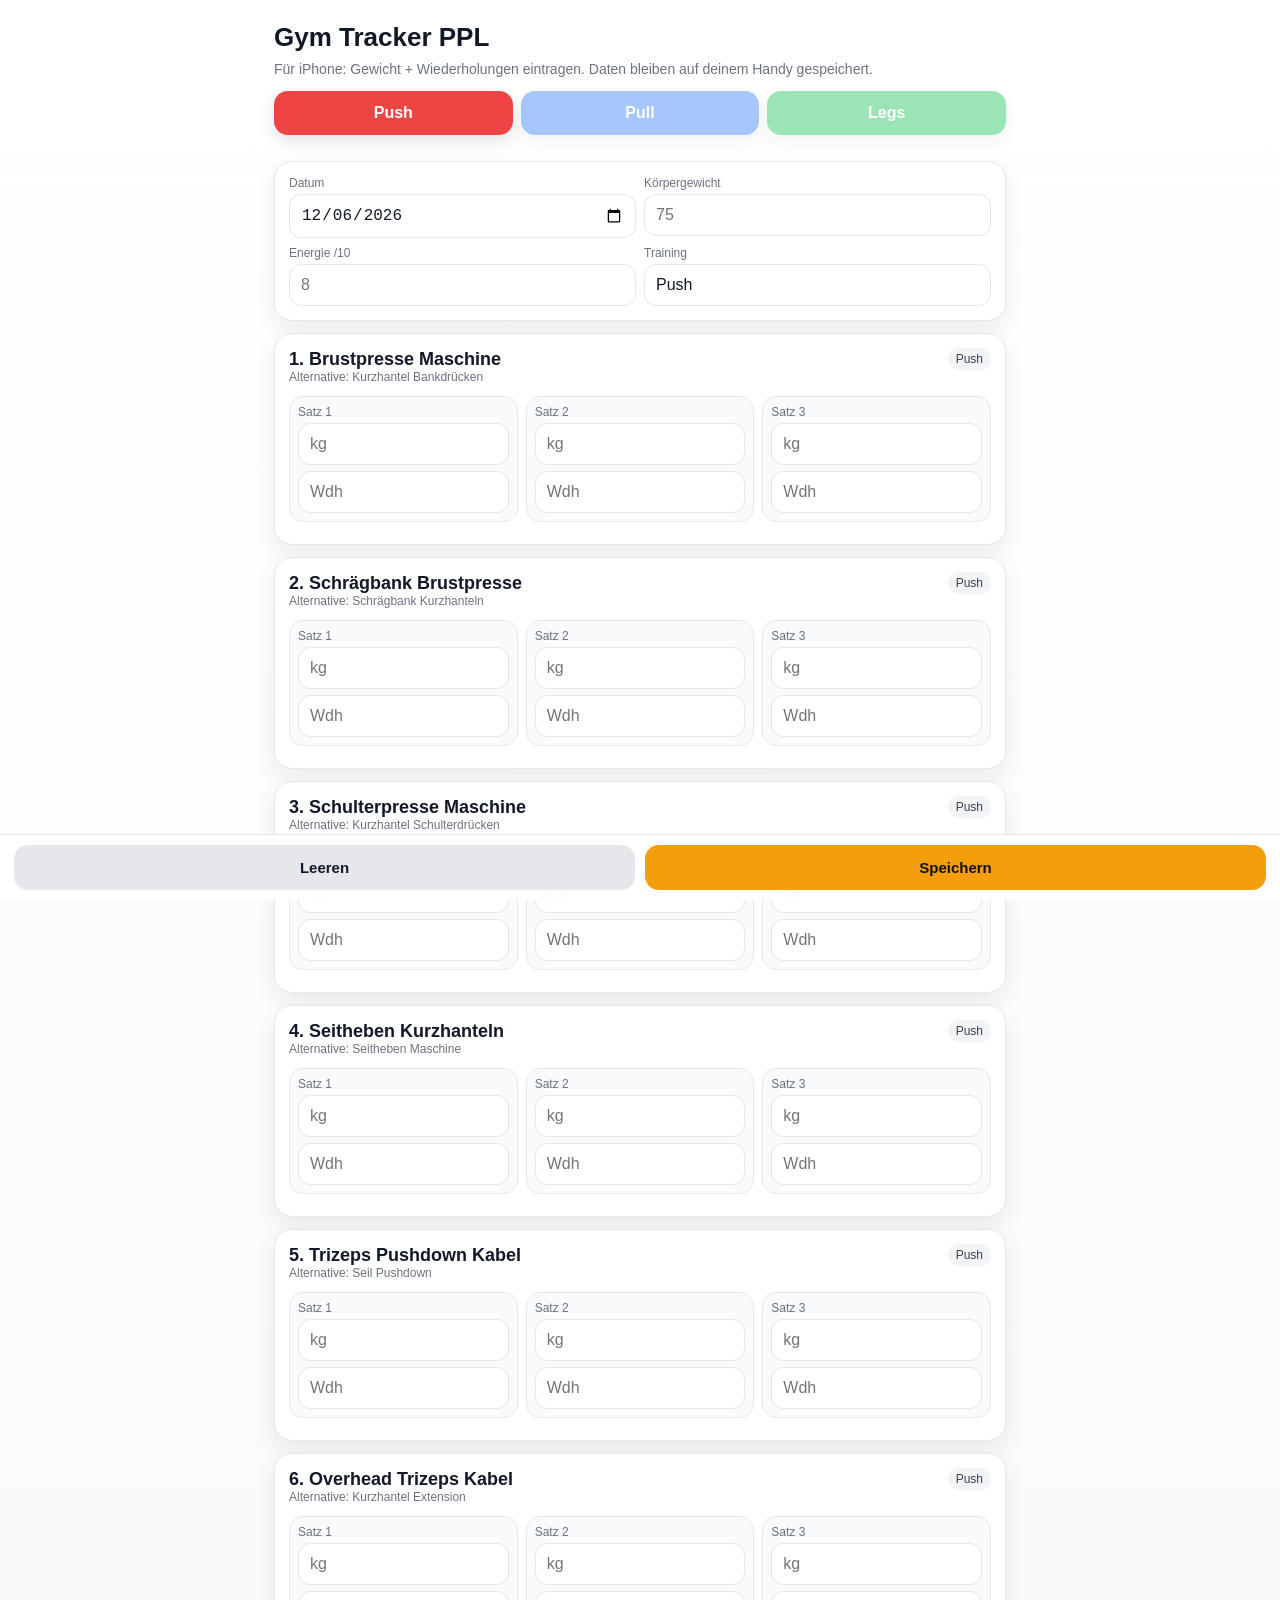
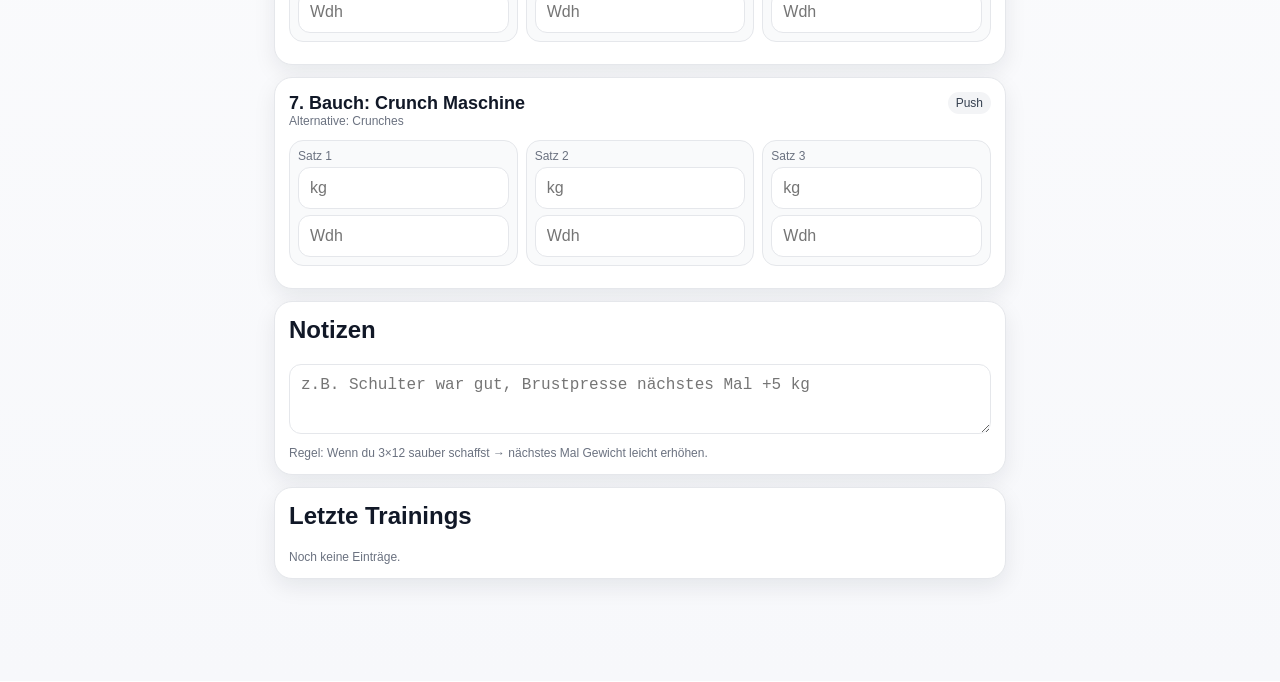
==== index.html @ 08bd5e66 "Initial commit" ====
<!doctype html>
<html lang="de">
<head>
<meta charset="utf-8" />
<meta name="viewport" content="width=device-width, initial-scale=1, viewport-fit=cover" />
<title>Gym Tracker PPL</title>
<style>
:root{--bg:#f7f8fb;--card:#ffffff;--text:#111827;--muted:#6b7280;--red:#ef4444;--blue:#3b82f6;--green:#22c55e;--line:#e5e7eb;--accent:#f59e0b}*{box-sizing:border-box}body{margin:0;font-family:-apple-system,BlinkMacSystemFont,"Segoe UI",Roboto,Arial,sans-serif;background:linear-gradient(180deg,#ffffff 0%,var(--bg) 100%);color:var(--text);padding:14px 14px 90px}.top{position:sticky;top:0;background:linear-gradient(#ffffff 82%,rgba(255,255,255,0));z-index:10;padding:8px 0 14px}h1{font-size:26px;margin:0 0 8px}.sub{color:var(--muted);font-size:14px}.tabs{display:grid;grid-template-columns:repeat(3,1fr);gap:8px;margin-top:14px}.tab{border:0;border-radius:14px;color:white;box-shadow:0 6px 16px rgba(17,24,39,.12);padding:13px 8px;font-weight:800;font-size:16px}.push{background:var(--red)}.pull{background:var(--blue)}.legs{background:var(--green)}.tab.inactive{opacity:.45}.card{background:var(--card);border:1px solid var(--line);border-radius:18px;padding:14px;margin:12px 0;box-shadow:0 8px 22px rgba(17,24,39,.08)}.title{display:flex;align-items:center;justify-content:space-between;gap:8px}.title h2{font-size:18px;margin:0}.alt{font-size:12px;color:var(--muted)}.sets{display:grid;grid-template-columns:repeat(3,1fr);gap:8px;margin-top:12px}label{display:block;font-size:12px;color:var(--muted);margin-bottom:4px}input,select,textarea{width:100%;border:1px solid var(--line);background:#ffffff;color:var(--text);border-radius:12px;padding:11px;font-size:16px}textarea{min-height:70px}.row{display:grid;grid-template-columns:1fr 1fr;gap:8px}.setbox{background:#f9fafb;border:1px solid var(--line);border-radius:14px;padding:8px}.small{font-size:12px;color:var(--muted);margin-top:8px}.bar{position:fixed;bottom:0;left:0;right:0;background:rgba(255,255,255,.92);backdrop-filter:blur(10px);border-top:1px solid var(--line);padding:10px 14px calc(10px + env(safe-area-inset-bottom));display:grid;grid-template-columns:1fr 1fr;gap:10px}button.action{border:0;border-radius:14px;padding:14px 10px;font-weight:800;font-size:15px}.save{background:var(--accent);color:#111}.clear{background:#e5e7eb;color:#111827}.historyItem{border-top:1px solid var(--line);padding:10px 0}.ok{color:#22c55e;font-weight:700}.warn{color:#f59e0b;font-weight:700}.pill{display:inline-block;padding:4px 8px;border-radius:999px;background:#f3f4f6;color:#374151;font-size:12px;margin-left:6px}@media(min-width:720px){body{max-width:760px;margin:auto}}
</style>
</head>
<body>
<div class="top">
  <h1>Gym Tracker PPL</h1>
  <div class="sub">Für iPhone: Gewicht + Wiederholungen eintragen. Daten bleiben auf deinem Handy gespeichert.</div>
  <div class="tabs">
    <button class="tab push" onclick="setDay('Push')">Push</button>
    <button class="tab pull inactive" onclick="setDay('Pull')">Pull</button>
    <button class="tab legs inactive" onclick="setDay('Legs')">Legs</button>
  </div>
</div>

<div class="card">
  <div class="row">
    <div><label>Datum</label><input id="date" type="date"></div>
    <div><label>Körpergewicht</label><input id="body" type="number" inputmode="decimal" placeholder="75"></div>
  </div>
  <div class="row" style="margin-top:8px">
    <div><label>Energie /10</label><input id="energy" type="number" inputmode="numeric" min="1" max="10" placeholder="8"></div>
    <div><label>Training</label><input id="day" readonly value="Push"></div>
  </div>
</div>

<div id="exercises"></div>

<div class="card">
  <h2 style="margin-top:0">Notizen</h2>
  <textarea id="notes" placeholder="z.B. Schulter war gut, Brustpresse nächstes Mal +5 kg"></textarea>
  <div class="small">Regel: Wenn du 3×12 sauber schaffst → nächstes Mal Gewicht leicht erhöhen.</div>
</div>

<div class="card">
  <h2 style="margin-top:0">Letzte Trainings</h2>
  <div id="history" class="small">Noch keine Einträge.</div>
</div>

<div class="bar">
  <button class="action clear" onclick="clearForm()">Leeren</button>
  <button class="action save" onclick="saveWorkout()">Speichern</button>
</div>

<script>
const plans={
 Push:[['Brustpresse Maschine','Alternative: Kurzhantel Bankdrücken'],['Schrägbank Brustpresse','Alternative: Schrägbank Kurzhanteln'],['Schulterpresse Maschine','Alternative: Kurzhantel Schulterdrücken'],['Seitheben Kurzhanteln','Alternative: Seitheben Maschine'],['Trizeps Pushdown Kabel','Alternative: Seil Pushdown'],['Overhead Trizeps Kabel','Alternative: Kurzhantel Extension'],['Bauch: Crunch Maschine','Alternative: Crunches']],
 Pull:[['Latzug breit','Alternative: Latzug eng'],['Kabelrudern sitzend','Alternative: Rudern Maschine'],['Chest Supported Row','Alternative: Einarmiges Kurzhantelrudern'],['Face Pulls','Alternative: Reverse Fly Maschine'],['Bizeps Curl Maschine','Alternative: Langhantel Curl'],['Hammer Curls','Alternative: Kabel Hammer Curls'],['Unterarme: Wrist Curls','Alternative: Reverse Wrist Curls'],['Bauch: Beinheben Bank','Alternative: Crunches']],
 Legs:[['Beinpresse','Alternative: Hack Squat leicht'],['Hack Squat Maschine','Alternative: Kniebeuge Maschine'],['Beinstrecker','Alternative: leichte Ausfallschritte'],['Beinbeuger sitzend','Alternative: Beinbeuger liegend'],['Wadenheben sitzend','Alternative: Wadenheben stehend'],['Bauch: Crunches','Alternative: Plank']]
};
let current='Push';
date.value=new Date().toISOString().slice(0,10);
function setDay(d){current=d;day.value=d;document.querySelectorAll('.tab').forEach(b=>b.classList.add('inactive'));document.querySelector('.'+d.toLowerCase()).classList.remove('inactive');render();}
function render(){exercises.innerHTML='';plans[current].forEach((ex,i)=>{let html=`<div class="card"><div class="title"><h2>${i+1}. ${ex[0]}</h2><span class="pill">${current}</span></div><div class="alt">${ex[1]}</div><div class="sets">`;for(let s=1;s<=3;s++){html+=`<div class="setbox"><label>Satz ${s}</label><input id="e${i}s${s}kg" type="number" inputmode="decimal" placeholder="kg"><input id="e${i}s${s}r" type="number" inputmode="numeric" placeholder="Wdh" style="margin-top:6px"></div>`}html+=`</div><div class="small" id="tip${i}"></div></div>`;exercises.insertAdjacentHTML('beforeend',html);});}
function saveWorkout(){const data={date:date.value,day:current,body:body.value,energy:energy.value,notes:notes.value,items:[]};plans[current].forEach((ex,i)=>{let sets=[];for(let s=1;s<=3;s++)sets.push({kg:document.getElementById(`e${i}s${s}kg`).value,reps:document.getElementById(`e${i}s${s}r`).value});data.items.push({name:ex[0],sets});});let all=JSON.parse(localStorage.getItem('gymPPL')||'[]');all.unshift(data);localStorage.setItem('gymPPL',JSON.stringify(all.slice(0,50)));showHistory();alert('Gespeichert ✅');}
function clearForm(){document.querySelectorAll('input').forEach(x=>{if(!['date','day'].includes(x.id))x.value=''});notes.value='';}
function showHistory(){let all=JSON.parse(localStorage.getItem('gymPPL')||'[]');history.innerHTML=all.length?'':'Noch keine Einträge.';all.slice(0,6).forEach(w=>{let top=w.items.slice(0,3).map(it=>`${it.name}: ${it.sets.map(s=>s.kg&&s.reps?`${s.kg}×${s.reps}`:'-').join(' | ')}`).join('<br>');history.innerHTML+=`<div class="historyItem"><b>${w.date} – ${w.day}</b> <span class="pill">Energie ${w.energy||'-'}/10</span><br>${top}</div>`});}
render();showHistory();
</script>
</body>
</html>
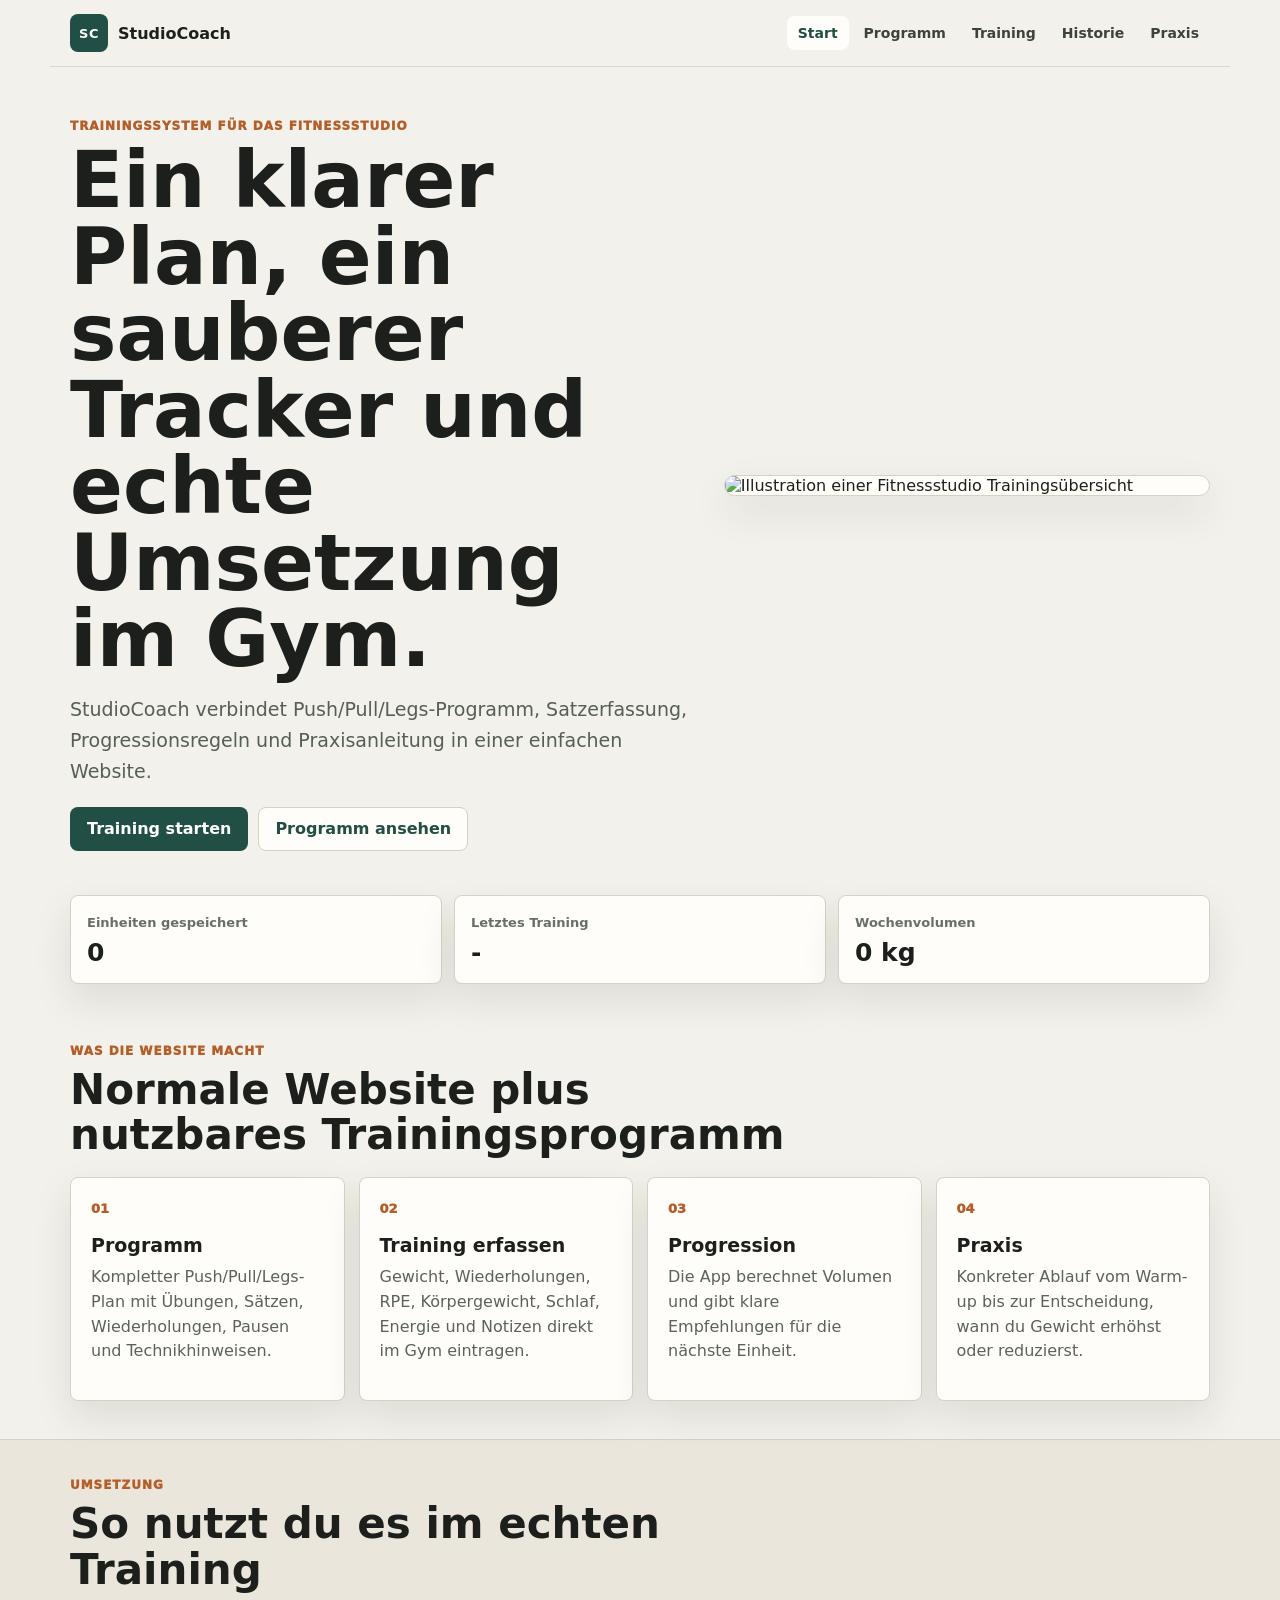
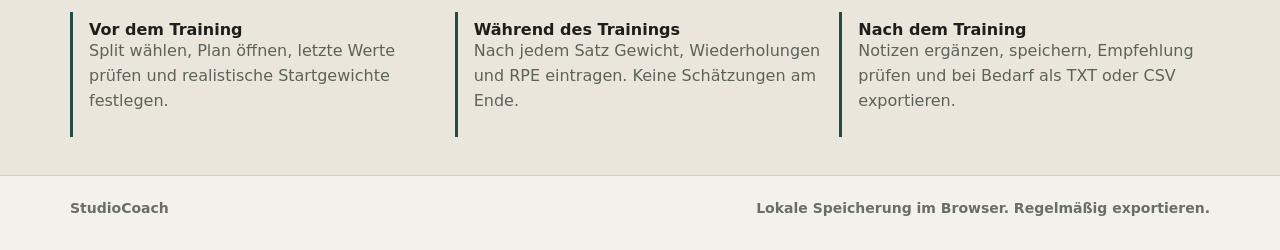
==== commit 0f50bdde: "feat: update index.html for improved layout and navigation" ====
--- a/index.html
+++ b/index.html
@@ -1,67 +1,114 @@
 <!doctype html>
 <html lang="de">
 <head>
-<meta charset="utf-8" />
-<meta name="viewport" content="width=device-width, initial-scale=1, viewport-fit=cover" />
-<title>Gym Tracker PPL</title>
-<style>
-:root{--bg:#f7f8fb;--card:#ffffff;--text:#111827;--muted:#6b7280;--red:#ef4444;--blue:#3b82f6;--green:#22c55e;--line:#e5e7eb;--accent:#f59e0b}*{box-sizing:border-box}body{margin:0;font-family:-apple-system,BlinkMacSystemFont,"Segoe UI",Roboto,Arial,sans-serif;background:linear-gradient(180deg,#ffffff 0%,var(--bg) 100%);color:var(--text);padding:14px 14px 90px}.top{position:sticky;top:0;background:linear-gradient(#ffffff 82%,rgba(255,255,255,0));z-index:10;padding:8px 0 14px}h1{font-size:26px;margin:0 0 8px}.sub{color:var(--muted);font-size:14px}.tabs{display:grid;grid-template-columns:repeat(3,1fr);gap:8px;margin-top:14px}.tab{border:0;border-radius:14px;color:white;box-shadow:0 6px 16px rgba(17,24,39,.12);padding:13px 8px;font-weight:800;font-size:16px}.push{background:var(--red)}.pull{background:var(--blue)}.legs{background:var(--green)}.tab.inactive{opacity:.45}.card{background:var(--card);border:1px solid var(--line);border-radius:18px;padding:14px;margin:12px 0;box-shadow:0 8px 22px rgba(17,24,39,.08)}.title{display:flex;align-items:center;justify-content:space-between;gap:8px}.title h2{font-size:18px;margin:0}.alt{font-size:12px;color:var(--muted)}.sets{display:grid;grid-template-columns:repeat(3,1fr);gap:8px;margin-top:12px}label{display:block;font-size:12px;color:var(--muted);margin-bottom:4px}input,select,textarea{width:100%;border:1px solid var(--line);background:#ffffff;color:var(--text);border-radius:12px;padding:11px;font-size:16px}textarea{min-height:70px}.row{display:grid;grid-template-columns:1fr 1fr;gap:8px}.setbox{background:#f9fafb;border:1px solid var(--line);border-radius:14px;padding:8px}.small{font-size:12px;color:var(--muted);margin-top:8px}.bar{position:fixed;bottom:0;left:0;right:0;background:rgba(255,255,255,.92);backdrop-filter:blur(10px);border-top:1px solid var(--line);padding:10px 14px calc(10px + env(safe-area-inset-bottom));display:grid;grid-template-columns:1fr 1fr;gap:10px}button.action{border:0;border-radius:14px;padding:14px 10px;font-weight:800;font-size:15px}.save{background:var(--accent);color:#111}.clear{background:#e5e7eb;color:#111827}.historyItem{border-top:1px solid var(--line);padding:10px 0}.ok{color:#22c55e;font-weight:700}.warn{color:#f59e0b;font-weight:700}.pill{display:inline-block;padding:4px 8px;border-radius:999px;background:#f3f4f6;color:#374151;font-size:12px;margin-left:6px}@media(min-width:720px){body{max-width:760px;margin:auto}}
-</style>
+  <meta charset="UTF-8" />
+  <meta name="viewport" content="width=device-width, initial-scale=1.0" />
+  <meta name="theme-color" content="#f3f1eb" />
+  <title>StudioCoach | Fitnessstudio Trainingssystem</title>
+  <link rel="stylesheet" href="style.css" />
 </head>
 <body>
-<div class="top">
-  <h1>Gym Tracker PPL</h1>
-  <div class="sub">Für iPhone: Gewicht + Wiederholungen eintragen. Daten bleiben auf deinem Handy gespeichert.</div>
-  <div class="tabs">
-    <button class="tab push" onclick="setDay('Push')">Push</button>
-    <button class="tab pull inactive" onclick="setDay('Pull')">Pull</button>
-    <button class="tab legs inactive" onclick="setDay('Legs')">Legs</button>
-  </div>
-</div>
+  <header class="site-header">
+    <a class="brand" href="index.html" aria-label="StudioCoach Startseite">
+      <span class="brand-mark">SC</span>
+      <span>StudioCoach</span>
+    </a>
+    <nav class="site-nav" aria-label="Hauptnavigation">
+      <a class="active" href="index.html">Start</a>
+      <a href="programm.html">Programm</a>
+      <a href="training.html">Training</a>
+      <a href="historie.html">Historie</a>
+      <a href="praxis.html">Praxis</a>
+    </nav>
+  </header>
 
-<div class="card">
-  <div class="row">
-    <div><label>Datum</label><input id="date" type="date"></div>
-    <div><label>Körpergewicht</label><input id="body" type="number" inputmode="decimal" placeholder="75"></div>
-  </div>
-  <div class="row" style="margin-top:8px">
-    <div><label>Energie /10</label><input id="energy" type="number" inputmode="numeric" min="1" max="10" placeholder="8"></div>
-    <div><label>Training</label><input id="day" readonly value="Push"></div>
-  </div>
-</div>
+  <main>
+    <section class="hero">
+      <div class="hero-copy">
+        <p class="eyebrow">Trainingssystem für das Fitnessstudio</p>
+        <h1>Ein klarer Plan, ein sauberer Tracker und echte Umsetzung im Gym.</h1>
+        <p class="lead">StudioCoach verbindet Push/Pull/Legs-Programm, Satzerfassung, Progressionsregeln und Praxisanleitung in einer einfachen Website.</p>
+        <div class="hero-actions">
+          <a class="btn primary" href="training.html">Training starten</a>
+          <a class="btn secondary" href="programm.html">Programm ansehen</a>
+        </div>
+      </div>
+      <div class="hero-media" aria-label="Trainingsübersicht">
+        <img src="assets/studio-dashboard.svg" alt="Illustration einer Fitnessstudio Trainingsübersicht" />
+      </div>
+    </section>
 
-<div id="exercises"></div>
+    <section class="summary-strip" aria-label="Status">
+      <article>
+        <span>Einheiten gespeichert</span>
+        <strong id="homeSessions">0</strong>
+      </article>
+      <article>
+        <span>Letztes Training</span>
+        <strong id="homeLast">-</strong>
+      </article>
+      <article>
+        <span>Wochenvolumen</span>
+        <strong id="homeWeekVolume">0 kg</strong>
+      </article>
+    </section>
 
-<div class="card">
-  <h2 style="margin-top:0">Notizen</h2>
-  <textarea id="notes" placeholder="z.B. Schulter war gut, Brustpresse nächstes Mal +5 kg"></textarea>
-  <div class="small">Regel: Wenn du 3×12 sauber schaffst → nächstes Mal Gewicht leicht erhöhen.</div>
-</div>
+    <section class="section">
+      <div class="section-head">
+        <p class="eyebrow">Was die Website macht</p>
+        <h2>Normale Website plus nutzbares Trainingsprogramm</h2>
+      </div>
+      <div class="feature-grid">
+        <article class="feature">
+          <span class="number">01</span>
+          <h3>Programm</h3>
+          <p>Kompletter Push/Pull/Legs-Plan mit Übungen, Sätzen, Wiederholungen, Pausen und Technikhinweisen.</p>
+        </article>
+        <article class="feature">
+          <span class="number">02</span>
+          <h3>Training erfassen</h3>
+          <p>Gewicht, Wiederholungen, RPE, Körpergewicht, Schlaf, Energie und Notizen direkt im Gym eintragen.</p>
+        </article>
+        <article class="feature">
+          <span class="number">03</span>
+          <h3>Progression</h3>
+          <p>Die App berechnet Volumen und gibt klare Empfehlungen für die nächste Einheit.</p>
+        </article>
+        <article class="feature">
+          <span class="number">04</span>
+          <h3>Praxis</h3>
+          <p>Konkreter Ablauf vom Warm-up bis zur Entscheidung, wann du Gewicht erhöhst oder reduzierst.</p>
+        </article>
+      </div>
+    </section>
 
-<div class="card">
-  <h2 style="margin-top:0">Letzte Trainings</h2>
-  <div id="history" class="small">Noch keine Einträge.</div>
-</div>
+    <section class="section band">
+      <div class="section-head">
+        <p class="eyebrow">Umsetzung</p>
+        <h2>So nutzt du es im echten Training</h2>
+      </div>
+      <div class="timeline">
+        <article>
+          <strong>Vor dem Training</strong>
+          <p>Split wählen, Plan öffnen, letzte Werte prüfen und realistische Startgewichte festlegen.</p>
+        </article>
+        <article>
+          <strong>Während des Trainings</strong>
+          <p>Nach jedem Satz Gewicht, Wiederholungen und RPE eintragen. Keine Schätzungen am Ende.</p>
+        </article>
+        <article>
+          <strong>Nach dem Training</strong>
+          <p>Notizen ergänzen, speichern, Empfehlung prüfen und bei Bedarf als TXT oder CSV exportieren.</p>
+        </article>
+      </div>
+    </section>
+  </main>
 
-<div class="bar">
-  <button class="action clear" onclick="clearForm()">Leeren</button>
-  <button class="action save" onclick="saveWorkout()">Speichern</button>
-</div>
+  <footer class="site-footer">
+    <span>StudioCoach</span>
+    <span>Lokale Speicherung im Browser. Regelmäßig exportieren.</span>
+  </footer>
 
-<script>
-const plans={
- Push:[['Brustpresse Maschine','Alternative: Kurzhantel Bankdrücken'],['Schrägbank Brustpresse','Alternative: Schrägbank Kurzhanteln'],['Schulterpresse Maschine','Alternative: Kurzhantel Schulterdrücken'],['Seitheben Kurzhanteln','Alternative: Seitheben Maschine'],['Trizeps Pushdown Kabel','Alternative: Seil Pushdown'],['Overhead Trizeps Kabel','Alternative: Kurzhantel Extension'],['Bauch: Crunch Maschine','Alternative: Crunches']],
- Pull:[['Latzug breit','Alternative: Latzug eng'],['Kabelrudern sitzend','Alternative: Rudern Maschine'],['Chest Supported Row','Alternative: Einarmiges Kurzhantelrudern'],['Face Pulls','Alternative: Reverse Fly Maschine'],['Bizeps Curl Maschine','Alternative: Langhantel Curl'],['Hammer Curls','Alternative: Kabel Hammer Curls'],['Unterarme: Wrist Curls','Alternative: Reverse Wrist Curls'],['Bauch: Beinheben Bank','Alternative: Crunches']],
- Legs:[['Beinpresse','Alternative: Hack Squat leicht'],['Hack Squat Maschine','Alternative: Kniebeuge Maschine'],['Beinstrecker','Alternative: leichte Ausfallschritte'],['Beinbeuger sitzend','Alternative: Beinbeuger liegend'],['Wadenheben sitzend','Alternative: Wadenheben stehend'],['Bauch: Crunches','Alternative: Plank']]
-};
-let current='Push';
-date.value=new Date().toISOString().slice(0,10);
-function setDay(d){current=d;day.value=d;document.querySelectorAll('.tab').forEach(b=>b.classList.add('inactive'));document.querySelector('.'+d.toLowerCase()).classList.remove('inactive');render();}
-function render(){exercises.innerHTML='';plans[current].forEach((ex,i)=>{let html=`<div class="card"><div class="title"><h2>${i+1}. ${ex[0]}</h2><span class="pill">${current}</span></div><div class="alt">${ex[1]}</div><div class="sets">`;for(let s=1;s<=3;s++){html+=`<div class="setbox"><label>Satz ${s}</label><input id="e${i}s${s}kg" type="number" inputmode="decimal" placeholder="kg"><input id="e${i}s${s}r" type="number" inputmode="numeric" placeholder="Wdh" style="margin-top:6px"></div>`}html+=`</div><div class="small" id="tip${i}"></div></div>`;exercises.insertAdjacentHTML('beforeend',html);});}
-function saveWorkout(){const data={date:date.value,day:current,body:body.value,energy:energy.value,notes:notes.value,items:[]};plans[current].forEach((ex,i)=>{let sets=[];for(let s=1;s<=3;s++)sets.push({kg:document.getElementById(`e${i}s${s}kg`).value,reps:document.getElementById(`e${i}s${s}r`).value});data.items.push({name:ex[0],sets});});let all=JSON.parse(localStorage.getItem('gymPPL')||'[]');all.unshift(data);localStorage.setItem('gymPPL',JSON.stringify(all.slice(0,50)));showHistory();alert('Gespeichert ✅');}
-function clearForm(){document.querySelectorAll('input').forEach(x=>{if(!['date','day'].includes(x.id))x.value=''});notes.value='';}
-function showHistory(){let all=JSON.parse(localStorage.getItem('gymPPL')||'[]');history.innerHTML=all.length?'':'Noch keine Einträge.';all.slice(0,6).forEach(w=>{let top=w.items.slice(0,3).map(it=>`${it.name}: ${it.sets.map(s=>s.kg&&s.reps?`${s.kg}×${s.reps}`:'-').join(' | ')}`).join('<br>');history.innerHTML+=`<div class="historyItem"><b>${w.date} – ${w.day}</b> <span class="pill">Energie ${w.energy||'-'}/10</span><br>${top}</div>`});}
-render();showHistory();
-</script>
+  <script src="app.js"></script>
 </body>
 </html>
--- a/style.css
+++ b/style.css
@@ -0,0 +1,765 @@
+:root {
+  --bg: #f3f1eb;
+  --surface: #fffdfa;
+  --surface-2: #ebe6dc;
+  --ink: #1c1f1b;
+  --muted: #687066;
+  --line: #d8d0c2;
+  --primary: #214e45;
+  --primary-strong: #173a33;
+  --accent: #b45f2a;
+  --accent-soft: #f1ddc6;
+  --danger: #a9352c;
+  --success: #267246;
+  --warning: #935f12;
+  --shadow: 0 16px 38px rgba(31, 36, 30, 0.1);
+  --radius: 8px;
+}
+
+* {
+  box-sizing: border-box;
+}
+
+html {
+  scroll-behavior: smooth;
+}
+
+body {
+  margin: 0;
+  background: var(--bg);
+  color: var(--ink);
+  font-family: Inter, ui-sans-serif, system-ui, -apple-system, BlinkMacSystemFont, "Segoe UI", Arial, sans-serif;
+}
+
+a {
+  color: inherit;
+}
+
+img {
+  display: block;
+  max-width: 100%;
+}
+
+button,
+input,
+select,
+textarea {
+  font: inherit;
+}
+
+button {
+  cursor: pointer;
+}
+
+.site-header {
+  position: sticky;
+  top: 0;
+  z-index: 20;
+  display: flex;
+  align-items: center;
+  justify-content: space-between;
+  gap: 18px;
+  max-width: 1180px;
+  margin: 0 auto;
+  padding: 14px 20px;
+  background: rgba(243, 241, 235, 0.92);
+  backdrop-filter: blur(14px);
+  border-bottom: 1px solid rgba(216, 208, 194, 0.8);
+}
+
+.brand {
+  display: inline-flex;
+  align-items: center;
+  gap: 10px;
+  color: var(--ink);
+  text-decoration: none;
+  font-weight: 900;
+}
+
+.brand-mark {
+  display: grid;
+  place-items: center;
+  width: 38px;
+  height: 38px;
+  background: var(--primary);
+  color: #fff;
+  border-radius: var(--radius);
+  font-size: 13px;
+  letter-spacing: 0.04em;
+}
+
+.site-nav {
+  display: flex;
+  align-items: center;
+  gap: 4px;
+  flex-wrap: wrap;
+}
+
+.site-nav a {
+  padding: 9px 11px;
+  border-radius: var(--radius);
+  color: #3d433b;
+  text-decoration: none;
+  font-size: 14px;
+  font-weight: 800;
+}
+
+.site-nav a:hover,
+.site-nav a.active {
+  background: var(--surface);
+  color: var(--primary);
+}
+
+.hero,
+.page,
+.section,
+.site-footer {
+  max-width: 1180px;
+  margin: 0 auto;
+}
+
+.hero {
+  display: grid;
+  grid-template-columns: minmax(0, 1.02fr) minmax(360px, 0.8fr);
+  gap: 34px;
+  align-items: center;
+  min-height: calc(100vh - 72px);
+  padding: 34px 20px 26px;
+}
+
+.hero-copy {
+  max-width: 710px;
+}
+
+.eyebrow {
+  margin: 0 0 9px;
+  color: var(--accent);
+  font-size: 12px;
+  font-weight: 950;
+  letter-spacing: 0.08em;
+  text-transform: uppercase;
+}
+
+h1,
+h2,
+h3,
+p {
+  margin-top: 0;
+}
+
+h1 {
+  margin-bottom: 16px;
+  font-size: clamp(42px, 7vw, 78px);
+  line-height: 0.98;
+  letter-spacing: 0;
+}
+
+h2 {
+  margin-bottom: 10px;
+  font-size: clamp(26px, 4vw, 42px);
+  line-height: 1.08;
+  letter-spacing: 0;
+}
+
+h3 {
+  margin-bottom: 8px;
+  font-size: 19px;
+  line-height: 1.2;
+}
+
+.lead {
+  max-width: 720px;
+  color: #555f53;
+  font-size: 19px;
+  line-height: 1.65;
+}
+
+.hero-actions,
+.button-row,
+.action-panel,
+.history-actions,
+.exercise-actions {
+  display: flex;
+  gap: 10px;
+  flex-wrap: wrap;
+}
+
+.btn {
+  display: inline-flex;
+  align-items: center;
+  justify-content: center;
+  min-height: 44px;
+  border: 1px solid transparent;
+  border-radius: var(--radius);
+  padding: 11px 16px;
+  text-decoration: none;
+  font-weight: 900;
+  white-space: nowrap;
+}
+
+.btn.primary,
+.primary {
+  background: var(--primary);
+  color: #fff;
+}
+
+.btn.primary:hover,
+.primary:hover {
+  background: var(--primary-strong);
+}
+
+.btn.secondary,
+.secondary {
+  background: var(--surface);
+  color: var(--primary);
+  border-color: var(--line);
+}
+
+.btn.ghost,
+.ghost {
+  background: var(--surface-2);
+  color: #333a32;
+  border-color: var(--line);
+}
+
+.btn.danger,
+.danger {
+  background: #f6dad7;
+  color: var(--danger);
+  border-color: #efc2bd;
+}
+
+.hero-media {
+  border-radius: 14px;
+  overflow: hidden;
+  box-shadow: var(--shadow);
+  border: 1px solid var(--line);
+  background: var(--surface);
+}
+
+.summary-strip,
+.dashboard {
+  max-width: 1180px;
+  margin: 0 auto 22px;
+  padding: 0 20px;
+  display: grid;
+  grid-template-columns: repeat(3, minmax(0, 1fr));
+  gap: 12px;
+}
+
+.dashboard {
+  grid-template-columns: repeat(4, minmax(0, 1fr));
+  padding: 0;
+}
+
+.summary-strip article,
+.metric,
+.panel,
+.feature,
+.program-day,
+.guide-card,
+.split-grid article,
+.action-panel {
+  background: var(--surface);
+  border: 1px solid var(--line);
+  border-radius: var(--radius);
+  box-shadow: var(--shadow);
+}
+
+.summary-strip article,
+.metric {
+  padding: 16px;
+}
+
+.summary-strip span,
+.metric span,
+.history-meta,
+.set-summary,
+.hint {
+  color: var(--muted);
+  font-size: 13px;
+  font-weight: 800;
+}
+
+.summary-strip strong,
+.metric strong {
+  display: block;
+  margin-top: 8px;
+  font-size: 25px;
+  line-height: 1.1;
+}
+
+.section,
+.page {
+  padding: 38px 20px;
+}
+
+.section-head {
+  max-width: 720px;
+  margin-bottom: 20px;
+}
+
+.feature-grid,
+.split-grid,
+.guide-layout,
+.program-layout {
+  display: grid;
+  gap: 14px;
+}
+
+.feature-grid {
+  grid-template-columns: repeat(4, minmax(0, 1fr));
+}
+
+.feature,
+.split-grid article,
+.guide-card {
+  padding: 20px;
+}
+
+.number {
+  display: inline-block;
+  margin-bottom: 18px;
+  color: var(--accent);
+  font-size: 13px;
+  font-weight: 950;
+}
+
+.feature p,
+.split-grid p,
+.guide-card p,
+.guide-card li,
+.timeline p,
+.program-head p,
+.coach-box p {
+  color: #5b6359;
+  line-height: 1.55;
+}
+
+.band {
+  background: var(--surface-2);
+  border-top: 1px solid var(--line);
+  border-bottom: 1px solid var(--line);
+  max-width: none;
+  padding-left: max(20px, calc((100vw - 1180px) / 2 + 20px));
+  padding-right: max(20px, calc((100vw - 1180px) / 2 + 20px));
+}
+
+.timeline {
+  display: grid;
+  grid-template-columns: repeat(3, minmax(0, 1fr));
+  gap: 14px;
+}
+
+.timeline article {
+  border-left: 3px solid var(--primary);
+  padding: 8px 0 8px 16px;
+}
+
+.page-title {
+  max-width: 820px;
+  margin-bottom: 24px;
+}
+
+.compact-title {
+  margin-bottom: 18px;
+}
+
+.page-title h1 {
+  font-size: clamp(38px, 6vw, 68px);
+}
+
+.program-layout {
+  grid-template-columns: repeat(3, minmax(0, 1fr));
+}
+
+.program-day {
+  overflow: hidden;
+}
+
+.program-head {
+  padding: 18px;
+  color: #fff;
+}
+
+.program-head span {
+  font-size: 12px;
+  font-weight: 950;
+  text-transform: uppercase;
+  letter-spacing: 0.08em;
+}
+
+.program-head h2 {
+  margin: 8px 0 4px;
+  color: #fff;
+}
+
+.program-head p {
+  margin-bottom: 0;
+  color: rgba(255, 255, 255, 0.86);
+}
+
+.program-head.push {
+  background: #214e45;
+}
+
+.program-head.pull {
+  background: #33415c;
+}
+
+.program-head.legs {
+  background: #7a4f2c;
+}
+
+.exercise-table {
+  display: grid;
+}
+
+.exercise-table div {
+  display: grid;
+  gap: 4px;
+  padding: 14px 16px;
+  border-top: 1px solid var(--line);
+}
+
+.exercise-table span {
+  color: var(--muted);
+  font-size: 14px;
+}
+
+.split-grid {
+  grid-template-columns: repeat(3, minmax(0, 1fr));
+}
+
+.guide-layout {
+  grid-template-columns: repeat(2, minmax(0, 1fr));
+}
+
+.guide-card ul {
+  margin: 12px 0 0;
+  padding-left: 20px;
+}
+
+.panel {
+  padding: 20px;
+  margin: 16px 0;
+}
+
+.panel-title {
+  display: flex;
+  align-items: flex-start;
+  justify-content: space-between;
+  gap: 14px;
+  margin-bottom: 16px;
+}
+
+.section-kicker {
+  margin: 0 0 6px;
+  color: var(--accent);
+  font-size: 12px;
+  font-weight: 950;
+  letter-spacing: 0.08em;
+  text-transform: uppercase;
+}
+
+.status-pill {
+  display: inline-flex;
+  align-items: center;
+  min-height: 32px;
+  padding: 6px 10px;
+  border: 1px solid var(--line);
+  border-radius: 999px;
+  background: var(--surface-2);
+  color: var(--muted);
+  font-size: 13px;
+  font-weight: 900;
+  white-space: nowrap;
+}
+
+.form-grid,
+.history-tools,
+.note-grid {
+  display: grid;
+  grid-template-columns: repeat(2, minmax(0, 1fr));
+  gap: 12px;
+}
+
+label {
+  display: flex;
+  flex-direction: column;
+  gap: 7px;
+  color: #30372f;
+  font-size: 14px;
+  font-weight: 850;
+}
+
+input,
+select,
+textarea {
+  width: 100%;
+  min-height: 44px;
+  border: 1px solid var(--line);
+  border-radius: var(--radius);
+  background: #fffefa;
+  color: var(--ink);
+  padding: 11px 12px;
+}
+
+textarea {
+  resize: vertical;
+}
+
+button:focus-visible,
+input:focus-visible,
+select:focus-visible,
+textarea:focus-visible,
+a:focus-visible {
+  outline: 3px solid rgba(33, 78, 69, 0.24);
+  outline-offset: 2px;
+}
+
+.button-row {
+  margin-top: 14px;
+}
+
+.action-panel {
+  padding: 14px;
+  margin: 16px 0;
+}
+
+.exercise-list,
+.history-list {
+  display: grid;
+  gap: 12px;
+}
+
+.exercise {
+  border: 1px solid var(--line);
+  border-radius: var(--radius);
+  background: #fffefa;
+  padding: 14px;
+}
+
+.exercise-header {
+  display: grid;
+  grid-template-columns: minmax(220px, 1.1fr) repeat(3, minmax(110px, 0.5fr)) auto;
+  gap: 10px;
+  align-items: end;
+}
+
+.remove-btn {
+  min-height: 44px;
+}
+
+.cue {
+  margin: 11px 0 0;
+  border-left: 3px solid var(--accent);
+  padding-left: 10px;
+  color: #535c51;
+  font-size: 14px;
+}
+
+.set-grid {
+  display: grid;
+  grid-template-columns: repeat(4, minmax(0, 1fr));
+  gap: 10px;
+  margin-top: 12px;
+}
+
+.set-box {
+  border: 1px solid var(--line);
+  border-radius: var(--radius);
+  background: var(--surface);
+  padding: 10px;
+}
+
+.set-box p {
+  margin-bottom: 8px;
+  color: var(--primary);
+  font-weight: 950;
+}
+
+.mini-grid {
+  display: grid;
+  grid-template-columns: repeat(3, minmax(0, 1fr));
+  gap: 8px;
+}
+
+.exercise-actions {
+  margin-top: 10px;
+}
+
+.set-summary {
+  margin-top: 10px;
+}
+
+.coach-box {
+  border: 1px solid var(--line);
+  border-radius: var(--radius);
+  background: var(--surface-2);
+  padding: 16px;
+}
+
+.history-tools {
+  margin-bottom: 14px;
+}
+
+.history-item {
+  border: 1px solid var(--line);
+  border-radius: var(--radius);
+  background: #fffefa;
+  padding: 14px;
+}
+
+.history-top {
+  display: flex;
+  justify-content: space-between;
+  gap: 12px;
+  margin-bottom: 12px;
+}
+
+.history-title {
+  font-size: 18px;
+  font-weight: 950;
+}
+
+.history-meta {
+  margin-top: 4px;
+  line-height: 1.5;
+}
+
+.empty-state {
+  margin: 0;
+  padding: 18px;
+  border: 1px dashed var(--line);
+  border-radius: var(--radius);
+  background: var(--surface-2);
+  color: var(--muted);
+  font-weight: 750;
+}
+
+.toast-region {
+  position: fixed;
+  right: 18px;
+  bottom: 18px;
+  z-index: 50;
+  display: grid;
+  gap: 10px;
+}
+
+.toast {
+  width: min(380px, calc(100vw - 36px));
+  padding: 13px 15px;
+  border: 1px solid var(--line);
+  border-radius: var(--radius);
+  background: var(--surface);
+  box-shadow: var(--shadow);
+  font-weight: 850;
+}
+
+.toast.success {
+  color: var(--success);
+}
+
+.toast.warning {
+  color: var(--warning);
+}
+
+.toast.error {
+  color: var(--danger);
+}
+
+.site-footer {
+  display: flex;
+  justify-content: space-between;
+  gap: 12px;
+  padding: 24px 20px 34px;
+  color: var(--muted);
+  font-size: 14px;
+  font-weight: 750;
+}
+
+@media (max-width: 980px) {
+  .hero,
+  .program-layout,
+  .feature-grid {
+    grid-template-columns: 1fr 1fr;
+  }
+
+  .hero {
+    min-height: auto;
+  }
+
+  .dashboard,
+  .summary-strip,
+  .timeline,
+  .split-grid,
+  .guide-layout {
+    grid-template-columns: repeat(2, minmax(0, 1fr));
+  }
+
+  .exercise-header,
+  .set-grid {
+    grid-template-columns: repeat(2, minmax(0, 1fr));
+  }
+}
+
+@media (max-width: 700px) {
+  .site-header {
+    position: static;
+    align-items: flex-start;
+    flex-direction: column;
+  }
+
+  .site-nav {
+    width: 100%;
+  }
+
+  .site-nav a {
+    flex: 1 1 44%;
+    text-align: center;
+  }
+
+  .hero,
+  .program-layout,
+  .feature-grid,
+  .dashboard,
+  .summary-strip,
+  .timeline,
+  .split-grid,
+  .guide-layout,
+  .form-grid,
+  .history-tools,
+  .note-grid,
+  .exercise-header,
+  .set-grid,
+  .mini-grid {
+    grid-template-columns: 1fr;
+  }
+
+  .hero {
+    padding-top: 22px;
+  }
+
+  .hero-media {
+    order: -1;
+  }
+
+  .page,
+  .section {
+    padding-top: 28px;
+  }
+
+  .panel-title,
+  .history-top,
+  .site-footer {
+    flex-direction: column;
+  }
+
+  .btn,
+  .button-row button,
+  .action-panel button,
+  .history-actions button {
+    width: 100%;
+  }
+}
